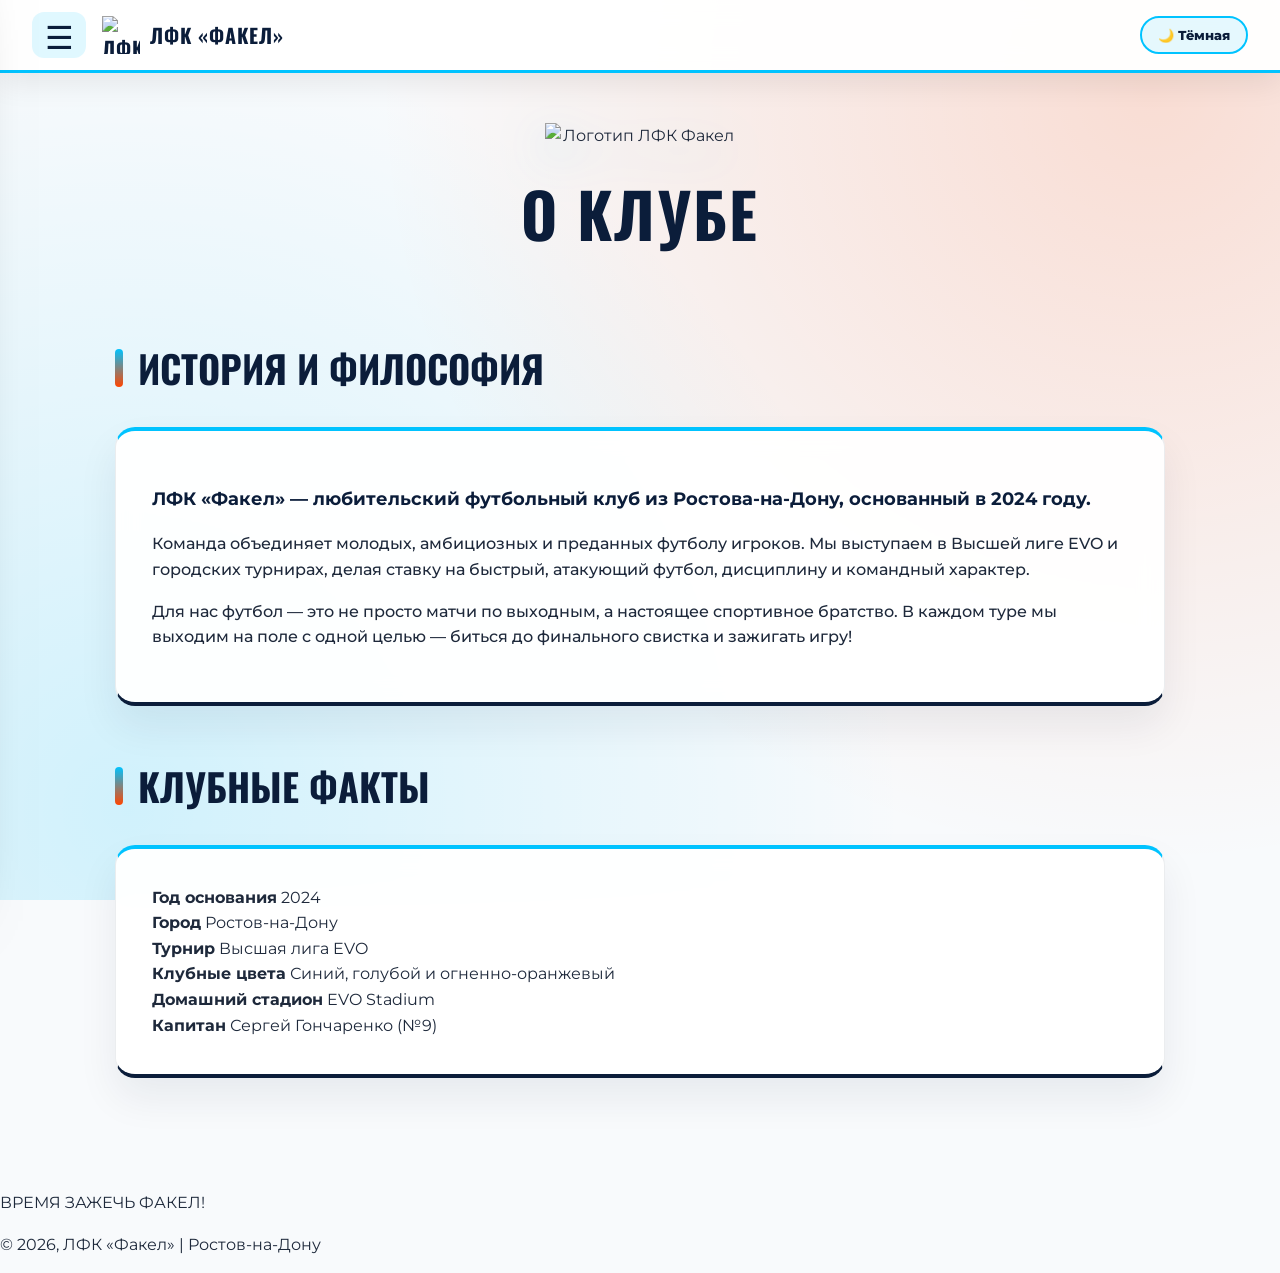
==== about.html @ 215d9600 "Update about.html" ====
<!DOCTYPE html>
<html lang="ru">
<head>
    <meta charset="UTF-8">
    <meta name="viewport" content="width=device-width, initial-scale=1.0">
    <title>ЛФК «Факел» | О клубе</title>
    <link rel="icon" type="image/png" href="img/logo.png?v=2">
    <link href="https://fonts.googleapis.com/css2?family=Montserrat:wght@400;500;600;700;800&family=Oswald:wght@400;500;700;800&display=swap" rel="stylesheet">
    <link href="https://unpkg.com/aos@2.3.1/dist/aos.css" rel="stylesheet">
    <link rel="stylesheet" href="style.css">
</head>
<body>

    <nav class="nav" data-aos="fade-in">
        <div class="nav-left">
            <div class="menu-btn" onclick="toggleMenu()">
                <span class="hamburger-icon">☰</span>
            </div>
            <a href="index.html" class="nav-brand">
                <img src="img/logo.png?v=2" alt="ЛФК Факел">
                <span>ЛФК «ФАКЕЛ»</span>
            </a>
        </div>
        <button class="theme-toggle" id="theme-toggle" onclick="toggleTheme()">🌙 Тёмная</button>
    </nav>

    <div class="sidebar-overlay" id="overlay" onclick="toggleMenu()"></div>
    <aside class="sidebar" id="sidebar">
        <div class="close-btn" onclick="toggleMenu()">×</div>
        <ul class="sidebar-menu">
            <li><a href="index.html"><img src="img/logo.png?v=2" class="menu-emblem" alt="Главная"> Главная</a></li>
            <li><a href="Веб 4.html">Матчи</a></li>

            <div class="sidebar-title">Клуб</div>
            <li><a href="Веб 2.html">Команда</a></li>
            <li><a href="about.html" class="active">О клубе</a></li>

            <div class="sidebar-title">Медиа</div>
            <li><a href="https://vk.ru/footballclubfakel161" target="_blank">Трансляции</a></li>
            <li><a href="https://vk.ru/albums-227517599" target="_blank">Медиа</a></li>

            <div class="sidebar-title">Сотрудничество</div>
            <li><a href="Веб 5.html">Партнерам</a></li>
        </ul>
    </aside>

    <header id="top" data-aos="zoom-in" style="padding-bottom: 0;">
        <img src="img/logo.png?v=2" alt="Логотип ЛФК Факел" class="huge-logo" style="width: 190px;">
        <h1 class="title">О КЛУБЕ</h1>
    </header>

    <div class="container">
        <h2 class="section-title" data-aos="fade-right">ИСТОРИЯ И ФИЛОСОФИЯ</h2>
        <div class="content-card" data-aos="fade-up">
            <p style="font-size: 18px; font-weight: 700; color: var(--brand-blue);">ЛФК «Факел» — любительский футбольный клуб из Ростова-на-Дону, основанный в 2024 году.</p>
            <p style="font-size: 16px; font-weight: 500;">Команда объединяет молодых, амбициозных и преданных футболу игроков. Мы выступаем в Высшей лиге EVO и городских турнирах, делая ставку на быстрый, атакующий футбол, дисциплину и командный характер.</p>
            <p style="font-size: 16px; font-weight: 500;">Для нас футбол — это не просто матчи по выходным, а настоящее спортивное братство. В каждом туре мы выходим на поле с одной целью — биться до финального свистка и зажигать игру!</p>
        </div>

        <h2 class="section-title" data-aos="fade-right">КЛУБНЫЕ ФАКТЫ</h2>
        <div class="content-card" data-aos="fade-up">
            <div class="info-grid">
                <div class="info-item"><strong>Год основания</strong> 2024</div>
                <div class="info-item"><strong>Город</strong> Ростов-на-Дону</div>
                <div class="info-item"><strong>Турнир</strong> Высшая лига EVO</div>
                <div class="info-item"><strong>Клубные цвета</strong> Синий, голубой и огненно-оранжевый</div>
                <div class="info-item"><strong>Домашний стадион</strong> EVO Stadium</div>
                <div class="info-item"><strong>Капитан</strong> Сергей Гончаренко (№9)</div>
            </div>
        </div>
    </div>

    <footer>
        <span>ВРЕМЯ ЗАЖЕЧЬ ФАКЕЛ!</span>
        <p>© 2026, ЛФК «Факел» | Ростов-на-Дону</p>
    </footer>

    <script src="https://unpkg.com/aos@2.3.1/dist/aos.js"></script>
    <script>
        AOS.init({ once: true, offset: 50 });

        function applyTheme(theme) {
            document.documentElement.setAttribute('data-theme', theme);
            localStorage.setItem('fakel-theme', theme);
            const btn = document.getElementById('theme-toggle');
            if (btn) btn.textContent = theme === 'dark' ? '☀️ Светлая' : '🌙 Тёмная';
        }
        function toggleTheme() {
            const current = document.documentElement.getAttribute('data-theme') || 'light';
            applyTheme(current === 'dark' ? 'light' : 'dark');
        }
        applyTheme(localStorage.getItem('fakel-theme') || 'light');

        function toggleMenu() {
            document.getElementById('sidebar').classList.toggle('active');
            document.getElementById('overlay').classList.toggle('active');
            document.body.style.overflow = document.body.style.overflow === 'hidden' ? 'auto' : 'hidden';
        }
    </script>
</body>
</html>
---- style.css ----
:root {
    --bg-page: #f8fafc;
    --card-bg: rgba(255, 255, 255, 0.94);
    --nav-bg: rgba(255, 255, 255, 0.95);
    --brand-blue: #0b1d3a;
    --brand-light: #00c3ff;
    --fire-main: #ff4500;
    --fire-yellow: #ffb300;
    --text-dark: #1e293b;
    --text-muted: #64748b;
    --border-soft: rgba(11, 29, 58, 0.08);
    --table-hover: rgba(0, 195, 255, 0.06);
    --fakel-row-bg: rgba(0, 195, 255, 0.1);
    --shadow-card: 0 20px 40px rgba(11, 29, 58, 0.07);
    --skyline-opacity: 0.07;
    --logo-bg-opacity: 0.05;
}

/* ТЁМНАЯ ТЕМА */
[data-theme="dark"] {
    --bg-page: #060f1e;
    --card-bg: rgba(13, 27, 52, 0.88);
    --nav-bg: rgba(8, 18, 36, 0.92);
    --brand-blue: #e2e8f0;
    --brand-light: #00d4ff;
    --fire-main: #ff5722;
    --fire-yellow: #ffc107;
    --text-dark: #f1f5f9;
    --text-muted: #94a3b8;
    --border-soft: rgba(0, 212, 255, 0.14);
    --table-hover: rgba(0, 212, 255, 0.08);
    --fakel-row-bg: rgba(255, 87, 34, 0.16);
    --shadow-card: 0 20px 45px rgba(0, 0, 0, 0.45);
    --skyline-opacity: 0.12;
    --logo-bg-opacity: 0.08;
}

html {
    scroll-behavior: smooth;
    font-family: 'Montserrat', sans-serif;
    background-color: var(--bg-page);
    overflow-x: hidden;
}

body {
    background-color: var(--bg-page);
    background-image:
        radial-gradient(circle at 90% 10%, rgba(255, 69, 0, 0.16) 0%, transparent 55%),
        radial-gradient(circle at 10% 90%, rgba(0, 195, 255, 0.16) 0%, transparent 55%);
    background-attachment: fixed;
    color: var(--text-dark);
    margin: 0;
    padding: 0;
    line-height: 1.6;
    min-height: 100vh;
    transition: background-color 0.35s ease, color 0.35s ease;
}

/* Полупрозрачная эмблема Факела на фоне */
body::before {
    content: '';
    position: fixed;
    top: 50%;
    left: 50%;
    transform: translate(-50%, -50%);
    width: 100vw;
    height: 100vh;
    background-image: url('img/logo.png?v=2');
    background-position: center center;
    background-size: 78vmin;
    background-repeat: no-repeat;
    opacity: var(--logo-bg-opacity);
    z-index: -2;
    pointer-events: none;
}

/* Деликатный силуэт Ростова-на-Дону (Ростов Арена, Ворошиловский мост, Стела, Дон) */
body::after {
    content: '';
    position: fixed;
    bottom: 0;
    left: 0;
    width: 100%;
    height: 210px;
    background-image: url("data:image/svg+xml,%3Csvg xmlns='http://www.w3.org/2000/svg' viewBox='0 0 1440 220' preserveAspectRatio='none'%3E%3Cpath fill='%2300c3ff' d='M0,190 Q180,175 360,190 T720,190 T1080,190 T1440,190 L1440,220 L0,220 Z' opacity='0.5'/%3E%3Cpath fill='%230b1d3a' d='M0,185 L60,185 L60,150 L95,150 L95,185 L140,185 L140,130 L165,130 L165,185 L230,185 C260,120 380,120 410,185 L440,185 L440,145 L475,145 L475,185 L560,185 L575,55 L585,40 L595,55 L610,185 L680,185 L680,155 L740,155 L740,185 L810,185 Q920,115 1030,185 L1030,185 L1080,185 L1080,140 L1130,140 L1130,185 L1190,185 C1220,135 1320,135 1350,185 L1440,185 L1440,220 L0,220 Z'/%3E%3Cpath fill='none' stroke='%23ff4500' stroke-width='3' d='M230,185 C260,120 380,120 410,185 M810,185 Q920,115 1030,185' opacity='0.7'/%3E%3C/svg%3E");
    background-repeat: no-repeat;
    background-size: 100% 100%;
    opacity: var(--skyline-opacity);
    z-index: -1;
    pointer-events: none;
}

h1, h2, h3, .menu-btn, .sidebar-menu a, .team, .card-name, .stat-tab {
    font-family: 'Oswald', sans-serif;
    text-transform: uppercase;
}

/* Шапка */
.huge-logo {
    width: 280px;
    margin: 0 auto 15px;
    display: block;
    filter: drop-shadow(0 15px 25px rgba(0, 195, 255, 0.35));
}

header {
    text-align: center;
    padding: 50px 20px 25px;
    position: relative;
    z-index: 2;
}

.title {
    color: var(--brand-blue);
    font-size: 62px;
    margin: 0 0 5px;
    font-weight: 800;
    letter-spacing: 2px;
}

.title span {
    background: linear-gradient(to right, var(--fire-main), var(--fire-yellow));
    -webkit-background-clip: text;
    -webkit-text-fill-color: transparent;
}

.subtitle {
    font-size: 17px;
    color: var(--brand-light);
    font-weight: 700;
    letter-spacing: 7px;
    margin: 0;
}

/* Навигация */
.nav {
    display: flex;
    justify-content: space-between;
    align-items: center;
    padding: 12px 32px;
    background: var(--nav-bg);
    position: sticky;
    top: 0;
    z-index: 100;
    backdrop-filter: blur(12px);
    border-bottom: 3px solid var(--brand-light);
    box-shadow: 0 10px 30px rgba(0, 0, 0, 0.08);
    transition: background 0.35s ease;
}

.nav-left {
    display: flex;
    align-items: center;
    gap: 16px;
}

.nav-brand {
    display: flex;
    align-items: center;
    gap: 10px;
    text-decoration: none;
    color: var(--brand-blue);
    font-family: 'Oswald', sans-serif;
    font-size: 20px;
    font-weight: 800;
    letter-spacing: 1px;
}

.nav-brand img {
    width: 38px;
    height: 38px;
    object-fit: contain;
}

.menu-btn {
    cursor: pointer;
    display: flex;
    align-items: center;
    justify-content: center;
    width: 54px;
    height: 46px;
    border-radius: 12px;
    background: rgba(0, 195, 255, 0.12);
    transition: 0.3s;
}

.menu-btn:hover {
    background: #0b1d3a;
}

.hamburger-icon {
    font-size: 32px;
    color: var(--brand-blue);
    transition: 0.3s;
    line-height: 1;
}

.menu-btn:hover .hamburger-icon {
    color: var(--brand-light);
    transform: scale(1.08);
}

/* Переключатель темы */
.theme-toggle {
    display: flex;
    align-items: center;
    gap: 8px;
    padding: 9px 16px;
    border-radius: 999px;
    border: 2px solid var(--brand-light);
    background: rgba(0, 195, 255, 0.1);
    color: var(--brand-blue);
    font-family: 'Montserrat', sans-serif;
    font-size: 13px;
    font-weight: 800;
    cursor: pointer;
    transition: 0.3s;
}

.theme-toggle:hover {
    background: var(--fire-main);
    border-color: var(--fire-main);
    color: #fff;
}

/* Боковое меню */
.sidebar-overlay {
    position: fixed;
    top: 0;
    left: 0;
    width: 100%;
    height: 100%;
    background: rgba(6, 15, 30, 0.55);
    backdrop-filter: blur(4px);
    z-index: 998;
    opacity: 0;
    visibility: hidden;
    transition: 0.4s;
}

.sidebar-overlay.active {
    opacity: 1;
    visibility: visible;
}

.sidebar {
    position: fixed;
    top: 0;
    left: -400px;
    width: 330px;
    height: 100%;
    background: #0b1d3a;
    z-index: 999;
    box-shadow: 20px 0 60px rgba(0, 0, 0, 0.5);
    transition: left 0.4s cubic-bezier(0.16, 1, 0.3, 1);
    overflow-y: auto;
    padding: 35px 20px;
    border-right: 5px solid var(--fire-main);
    box-sizing: border-box;
}

.sidebar.active {
    left: 0;
}

.close-btn {
    position: absolute;
    top: 18px;
    right: 22px;
    font-size: 42px;
    color: #fff;
    cursor: pointer;
    font-weight: 300;
}

.close-btn:hover {
    color: var(--brand-light);
    transform: rotate(90deg);
    transition: 0.3s;
}

.sidebar-menu {
    list-style: none;
    padding: 0;
    margin: 45px 0 0 0;
}

.sidebar-menu li {
    margin-bottom: 6px;
}

.sidebar-menu a {
    display: flex;
    align-items: center;
    color: #fff;
    text-decoration: none;
    font-size: 21px;
    padding: 13px 15px;
    transition: 0.3s;
    border-radius: 8px;
    font-weight: 600;
    letter-spacing: 1px;
}

.sidebar-menu a:hover,
.sidebar-menu a.active {
    background: rgba(0, 195, 255, 0.16);
    color: var(--brand-light);
    border-left: 5px solid var(--brand-light);
}

.sidebar-title {
    color: rgba(255, 255, 255, 0.42);
    font-size: 12px;
    font-weight: 800;
    text-transform: uppercase;
    letter-spacing: 4px;
    margin: 26px 0 8px 15px;
    border-top: 1px solid rgba(255, 255, 255, 0.08);
    padding-top: 16px;
}

.menu-emblem {
    width: 40px;
    border-radius: 8px;
    margin-right: 12px;
}

.container {
    max-width: 1050px;
    margin: 0 auto;
    padding: 20px 20px 80px;
    position: relative;
    z-index: 2;
}

.section-title,
.category-title {
    font-size: 38px;
    color: var(--brand-blue);
    margin: 50px 0 28px;
    display: flex;
    align-items: center;
    gap: 15px;
    font-weight: 800;
}

.section-title::before,
.category-title::before {
    content: '';
    width: 8px;
    height: 38px;
    background: linear-gradient(to bottom, var(--brand-light), var(--fire-main));
    display: block;
    border-radius: 4px;
}

/* Карточки */
.match-card,
.card-detail,
.content-card,
.partner-card,
.cms-news-card,
.archive-card {
    background: var(--card-bg);
    border-radius: 20px;
    padding: 36px;
    margin-bottom: 32px;
    border: 1px solid var(--border-soft);
    border-top: 4px solid var(--brand-light);
    border-bottom: 4px solid #0b1d3a;
    box-shadow: var(--shadow-card);
    transition: 0.3s;
    backdrop-filter: blur(12px);
}

[data-theme="dark"] .match-card,
[data-theme="dark"] .card-detail,
[data-theme="dark"] .content-card,
[data-theme="dark"] .partner-card,
[data-theme="dark"] .cms-news-card,
[data-theme="dark"] .archive-card {
    border-bottom-color: var(--fire-main);
}

.card-detail:hover,
.match-card:hover,
.cms-news-card:hover,
.archive-card:hover {
    transform: translateY(-6px);
    box-shadow: 0 25px 50px rgba(0, 195, 255, 0.16);
    border-top: 4px solid var(--fire-main);
}

/* Кликабельные карточки новостей */
.clickable-card {
    cursor: pointer;
    text-decoration: none;
    color: inherit;
    display: block;
}

/* Лента новостей */
.news-feed-section {
    max-width: 820px;
    margin: 0 auto;
}

.cms-news-card img {
    width: 100%;
    border-radius: 12px;
    margin-bottom: 22px;
    max-height: 450px;
    object-fit: cover;
    box-shadow: 0 10px 20px rgba(0, 0, 0, 0.12);
}

.cms-news-date {
    color: var(--fire-main);
    font-size: 14px;
    font-weight: 800;
    margin-bottom: 10px;
    display: block;
    text-transform: uppercase;
    letter-spacing: 3px;
}

.cms-news-title {
    color: var(--brand-blue);
    font-size: 30px;
    margin: 0 0 14px 0;
    line-height: 1.3;
    font-weight: 800;
}

.cms-news-text {
    color: var(--text-dark);
    font-size: 16px;
    font-weight: 500;
    white-space: pre-wrap;
    margin: 0;
    line-height: 1.75;
}

.vk-link {
    display: inline-block;
    margin-top: 22px;
    color: #fff;
    background: #0b1d3a;
    padding: 13px 32px;
    border-radius: 8px;
    text-decoration: none;
    font-weight: 800;
    font-size: 14px;
    text-transform: uppercase;
    transition: 0.3s;
    box-shadow: 0 10px 20px rgba(11, 29, 58, 0.22);
}

[data-theme="dark"] .vk-link {
    background: linear-gradient(90deg, var(--fire-main), var(--fire-yellow));
    color: #0b1d3a;
}

.vk-link:hover {
    background: var(--fire-main);
    color: #fff;
    box-shadow: 0 10px 20px rgba(255, 69, 0, 0.35);
}

/* Горизонтальный архив */
.archive-title {
    text-align: center;
    color: var(--brand-blue);
    margin: 70px 0 25px;
    font-size: 32px;
    font-weight: 800;
    text-transform: uppercase;
}

.archive-slider {
    display: flex;
    gap: 24px;
    overflow-x: auto;
    padding: 15px 10px 30px;
    scroll-snap-type: x mandatory;
}

.archive-slider::-webkit-scrollbar {
    height: 10px;
}

.archive-slider::-webkit-scrollbar-track {
    background: rgba(0, 195, 255, 0.1);
    border-radius: 5px;
}

.archive-slider::-webkit-scrollbar-thumb {
    background: var(--brand-light);
    border-radius: 5px;
}

.archive-card {
    min-width: 330px;
    max-width: 330px;
    flex-shrink: 0;
    scroll-snap-align: start;
    padding: 24px;
    display: flex;
    flex-direction: column;
}

.archive-card img {
    width: 100%;
    height: 195px;
    object-fit: cover;
    border-radius: 12px;
    margin-bottom: 14px;
}

.archive-card .cms-news-title {
    font-size: 21px;
    margin-bottom: 10px;
    display: -webkit-box;
    -webkit-line-clamp: 2;
    -webkit-box-orient: vertical;
    overflow: hidden;
}

.archive-card .cms-news-text {
    font-size: 14px;
    display: -webkit-box;
    -webkit-line-clamp: 3;
    -webkit-box-orient: vertical;
    overflow: hidden;
    margin-bottom: 14px;
}

/* Таблицы */
.standings-table {
    width: 100%;
    border-collapse: collapse;
    margin-top: 8px;
    font-size: 17px;
    color: var(--text-dark);
}

.standings-table th {
    color: #fff;
    background-color: #0b1d3a;
    text-transform: uppercase;
    font-size: 14px;
    font-weight: 800;
    padding: 18px 10px;
    letter-spacing: 2px;
}

.standings-table td {
    padding: 18px 10px;
    border-bottom: 1px solid var(--border-soft);
    text-align: center;
    font-weight: 600;
}

.standings-table tr:hover td {
    background: var(--table-hover);
}

.team-cell {
    text-align: left !important;
    font-weight: 800;
    letter-spacing: 0.5px;
}

.fakel-row {
    background: var(--fakel-row-bg);
}

.fakel-row td {
    color: var(--brand-blue);
}

.fakel-row td:first-child {
    border-left: 5px solid var(--fire-main);
}

.fakel-row .team-cell {
    color: var(--fire-main) !important;
    font-weight: 900;
}

.fakel-row strong {
    color: var(--fire-main);
    font-size: 20px;
}

/* Вкладки статистики лиги */
.stat-tabs {
    display: flex;
    gap: 12px;
    margin-bottom: 24px;
    flex-wrap: wrap;
}

.stat-tab {
    padding: 12px 26px;
    border-radius: 12px;
    border: 2px solid var(--brand-light);
    background: transparent;
    color: var(--brand-blue);
    font-size: 18px;
    font-weight: 700;
    letter-spacing: 1px;
    cursor: pointer;
    transition: 0.25s;
}

.stat-tab.active,
.stat-tab:hover {
    background: linear-gradient(90deg, var(--fire-main), var(--fire-yellow));
    border-color: var(--fire-main);
    color: #fff;
    box-shadow: 0 8px 20px rgba(255, 69, 0, 0.3);
}

.stat-badge {
    display: inline-block;
    min-width: 38px;
    padding: 6px 12px;
    border-radius: 10px;
    background: linear-gradient(135deg, var(--fire-main), var(--fire-yellow));
    color: #fff;
    font-weight: 800;
    font-size: 17px;
}

/* Матч-центр */
.match-header {
    display: flex;
    justify-content: space-between;
    color: var(--text-muted);
    font-size: 15px;
    text-transform: uppercase;
    letter-spacing: 3px;
    margin-bottom: 28px;
    border-bottom: 2px solid var(--border-soft);
    padding-bottom: 14px;
    font-weight: 800
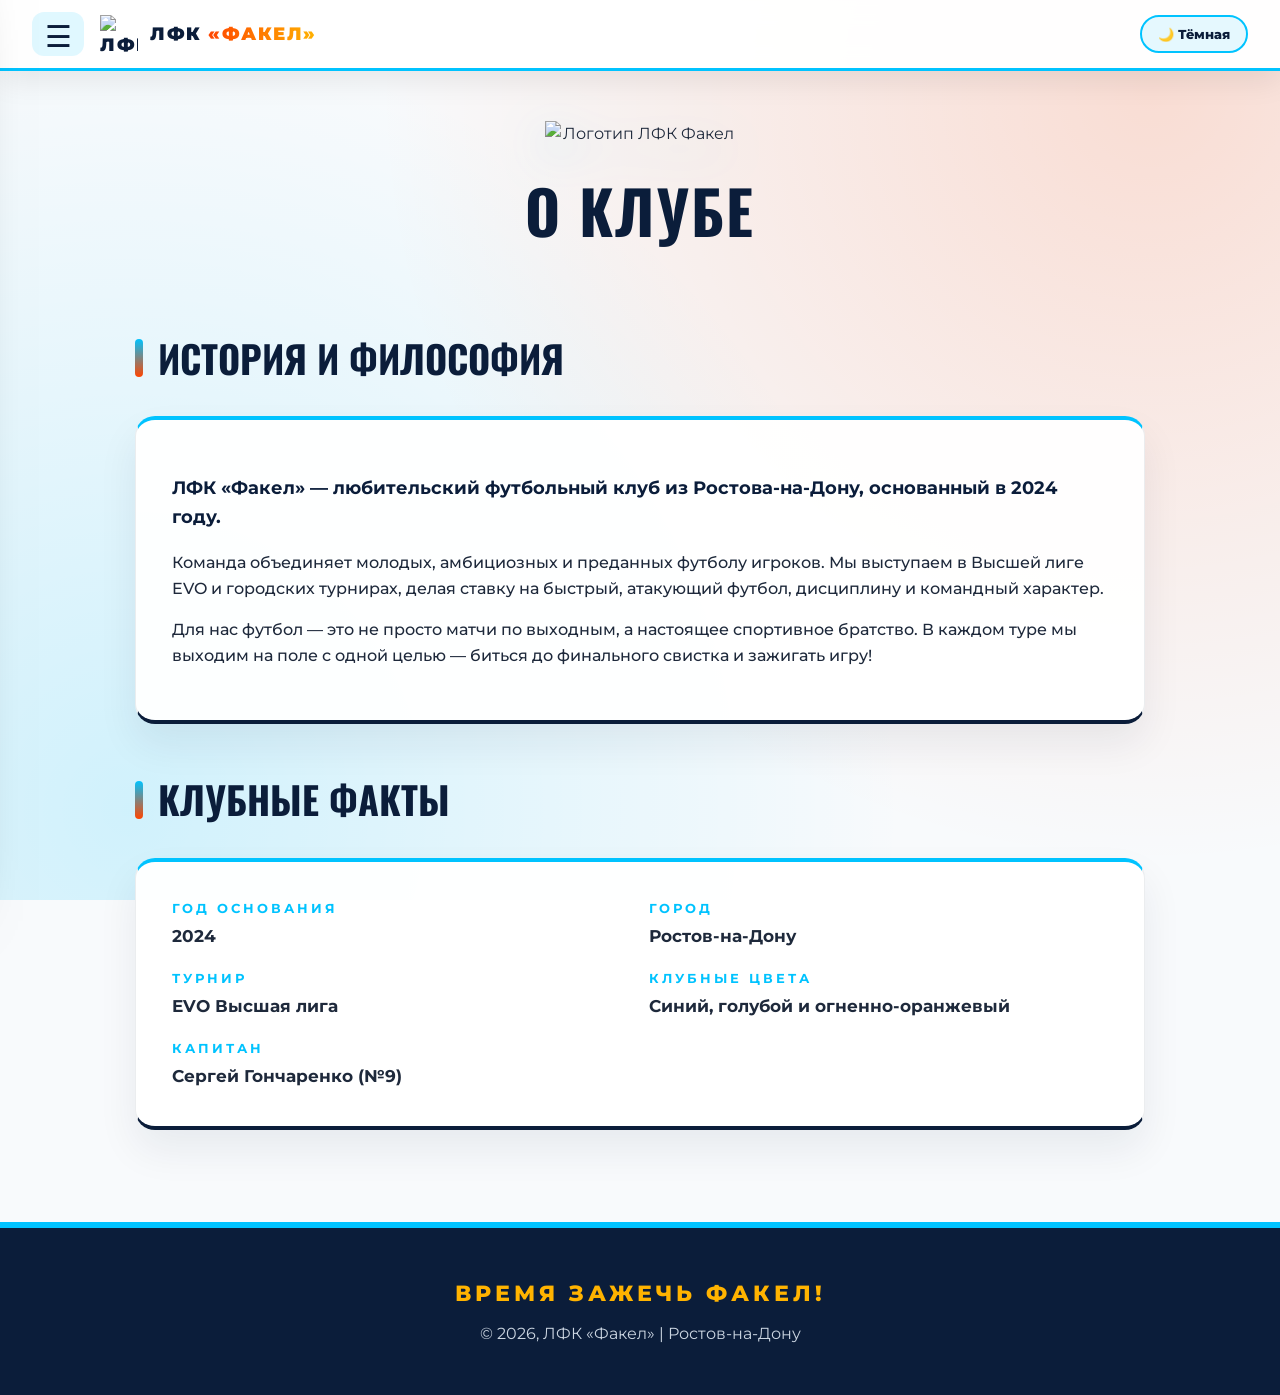
==== commit 70ba9839: "Update about.html" ====
--- a/about.html
+++ b/about.html
@@ -5,20 +5,19 @@
     <meta name="viewport" content="width=device-width, initial-scale=1.0">
     <title>ЛФК «Факел» | О клубе</title>
     <link rel="icon" type="image/png" href="img/logo.png?v=2">
-    <link href="https://fonts.googleapis.com/css2?family=Montserrat:wght@400;500;600;700;800&family=Oswald:wght@400;500;700;800&display=swap" rel="stylesheet">
-    <link href="https://unpkg.com/aos@2.3.1/dist/aos.css" rel="stylesheet">
-    <link rel="stylesheet" href="style.css">
+    <link href="https://fonts.googleapis.com/css2?family=Montserrat:wght@400;500;600;700;800;900&family=Oswald:wght@400;500;700;800&display=swap" rel="stylesheet">
+    <link rel="stylesheet" href="style.css?v=3">
 </head>
 <body>
 
-    <nav class="nav" data-aos="fade-in">
+    <nav class="nav">
         <div class="nav-left">
             <div class="menu-btn" onclick="toggleMenu()">
                 <span class="hamburger-icon">☰</span>
             </div>
             <a href="index.html" class="nav-brand">
                 <img src="img/logo.png?v=2" alt="ЛФК Факел">
-                <span>ЛФК «ФАКЕЛ»</span>
+                <span>ЛФК <em>«ФАКЕЛ»</em></span>
             </a>
         </div>
         <button class="theme-toggle" id="theme-toggle" onclick="toggleTheme()">🌙 Тёмная</button>
@@ -44,27 +43,26 @@
         </ul>
     </aside>
 
-    <header id="top" data-aos="zoom-in" style="padding-bottom: 0;">
+    <header id="top" class="fade-in" style="padding-bottom: 0;">
         <img src="img/logo.png?v=2" alt="Логотип ЛФК Факел" class="huge-logo" style="width: 190px;">
         <h1 class="title">О КЛУБЕ</h1>
     </header>
 
-    <div class="container">
-        <h2 class="section-title" data-aos="fade-right">ИСТОРИЯ И ФИЛОСОФИЯ</h2>
-        <div class="content-card" data-aos="fade-up">
+    <div class="container fade-in">
+        <h2 class="section-title">ИСТОРИЯ И ФИЛОСОФИЯ</h2>
+        <div class="content-card">
             <p style="font-size: 18px; font-weight: 700; color: var(--brand-blue);">ЛФК «Факел» — любительский футбольный клуб из Ростова-на-Дону, основанный в 2024 году.</p>
             <p style="font-size: 16px; font-weight: 500;">Команда объединяет молодых, амбициозных и преданных футболу игроков. Мы выступаем в Высшей лиге EVO и городских турнирах, делая ставку на быстрый, атакующий футбол, дисциплину и командный характер.</p>
             <p style="font-size: 16px; font-weight: 500;">Для нас футбол — это не просто матчи по выходным, а настоящее спортивное братство. В каждом туре мы выходим на поле с одной целью — биться до финального свистка и зажигать игру!</p>
         </div>
 
-        <h2 class="section-title" data-aos="fade-right">КЛУБНЫЕ ФАКТЫ</h2>
-        <div class="content-card" data-aos="fade-up">
+        <h2 class="section-title">КЛУБНЫЕ ФАКТЫ</h2>
+        <div class="content-card">
             <div class="info-grid">
                 <div class="info-item"><strong>Год основания</strong> 2024</div>
                 <div class="info-item"><strong>Город</strong> Ростов-на-Дону</div>
-                <div class="info-item"><strong>Турнир</strong> Высшая лига EVO</div>
+                <div class="info-item"><strong>Турнир</strong> EVO Высшая лига</div>
                 <div class="info-item"><strong>Клубные цвета</strong> Синий, голубой и огненно-оранжевый</div>
-                <div class="info-item"><strong>Домашний стадион</strong> EVO Stadium</div>
                 <div class="info-item"><strong>Капитан</strong> Сергей Гончаренко (№9)</div>
             </div>
         </div>
@@ -75,10 +73,7 @@
         <p>© 2026, ЛФК «Факел» | Ростов-на-Дону</p>
     </footer>
 
-    <script src="https://unpkg.com/aos@2.3.1/dist/aos.js"></script>
     <script>
-        AOS.init({ once: true, offset: 50 });
-
         function applyTheme(theme) {
             document.documentElement.setAttribute('data-theme', theme);
             localStorage.setItem('fakel-theme', theme);
--- a/style.css
+++ b/style.css
@@ -1,7 +1,7 @@
 :root {
     --bg-page: #f8fafc;
     --card-bg: rgba(255, 255, 255, 0.94);
-    --nav-bg: rgba(255, 255, 255, 0.95);
+    --nav-bg: rgba(255, 255, 255, 0.96);
     --brand-blue: #0b1d3a;
     --brand-light: #00c3ff;
     --fire-main: #ff4500;
@@ -12,27 +12,31 @@
     --table-hover: rgba(0, 195, 255, 0.06);
     --fakel-row-bg: rgba(0, 195, 255, 0.1);
     --shadow-card: 0 20px 40px rgba(11, 29, 58, 0.07);
-    --skyline-opacity: 0.07;
     --logo-bg-opacity: 0.05;
+    --skyline-opacity: 0.14;
 }
 
 /* ТЁМНАЯ ТЕМА */
 [data-theme="dark"] {
     --bg-page: #060f1e;
-    --card-bg: rgba(13, 27, 52, 0.88);
-    --nav-bg: rgba(8, 18, 36, 0.92);
+    --card-bg: rgba(13, 27, 52, 0.9);
+    --nav-bg: rgba(8, 18, 36, 0.95);
     --brand-blue: #e2e8f0;
     --brand-light: #00d4ff;
     --fire-main: #ff5722;
     --fire-yellow: #ffc107;
     --text-dark: #f1f5f9;
     --text-muted: #94a3b8;
-    --border-soft: rgba(0, 212, 255, 0.14);
+    --border-soft: rgba(0, 212, 255, 0.15);
     --table-hover: rgba(0, 212, 255, 0.08);
-    --fakel-row-bg: rgba(255, 87, 34, 0.16);
-    --shadow-card: 0 20px 45px rgba(0, 0, 0, 0.45);
-    --skyline-opacity: 0.12;
+    --fakel-row-bg: rgba(255, 87, 34, 0.18);
+    --shadow-card: 0 20px 45px rgba(0, 0, 0, 0.5);
     --logo-bg-opacity: 0.08;
+    --skyline-opacity: 0.22;
+}
+
+* {
+    box-sizing: border-box;
 }
 
 html {
@@ -43,6 +47,9 @@
 }
 
 body {
+    display: flex;
+    flex-direction: column;
+    min-height: 100vh;
     background-color: var(--bg-page);
     background-image:
         radial-gradient(circle at 90% 10%, rgba(255, 69, 0, 0.16) 0%, transparent 55%),
@@ -52,11 +59,10 @@
     margin: 0;
     padding: 0;
     line-height: 1.6;
-    min-height: 100vh;
     transition: background-color 0.35s ease, color 0.35s ease;
 }
 
-/* Полупрозрачная эмблема Факела на фоне */
+/* Полупрозрачная эмблема Факела по центру на фоне */
 body::before {
     content: '';
     position: fixed;
@@ -67,27 +73,40 @@
     height: 100vh;
     background-image: url('img/logo.png?v=2');
     background-position: center center;
-    background-size: 78vmin;
+    background-size: 76vmin;
     background-repeat: no-repeat;
     opacity: var(--logo-bg-opacity);
     z-index: -2;
     pointer-events: none;
 }
 
-/* Деликатный силуэт Ростова-на-Дону (Ростов Арена, Ворошиловский мост, Стела, Дон) */
+/* Силуэт достопримечательностей Ростова-на-Дону (Ростов Арена, Ворошиловский мост, Стела, Дон) */
 body::after {
     content: '';
     position: fixed;
     bottom: 0;
     left: 0;
     width: 100%;
-    height: 210px;
-    background-image: url("data:image/svg+xml,%3Csvg xmlns='http://www.w3.org/2000/svg' viewBox='0 0 1440 220' preserveAspectRatio='none'%3E%3Cpath fill='%2300c3ff' d='M0,190 Q180,175 360,190 T720,190 T1080,190 T1440,190 L1440,220 L0,220 Z' opacity='0.5'/%3E%3Cpath fill='%230b1d3a' d='M0,185 L60,185 L60,150 L95,150 L95,185 L140,185 L140,130 L165,130 L165,185 L230,185 C260,120 380,120 410,185 L440,185 L440,145 L475,145 L475,185 L560,185 L575,55 L585,40 L595,55 L610,185 L680,185 L680,155 L740,155 L740,185 L810,185 Q920,115 1030,185 L1030,185 L1080,185 L1080,140 L1130,140 L1130,185 L1190,185 C1220,135 1320,135 1350,185 L1440,185 L1440,220 L0,220 Z'/%3E%3Cpath fill='none' stroke='%23ff4500' stroke-width='3' d='M230,185 C260,120 380,120 410,185 M810,185 Q920,115 1030,185' opacity='0.7'/%3E%3C/svg%3E");
+    height: 190px;
+    background-image: url("data:image/svg+xml,%3Csvg xmlns='http://www.w3.org/2000/svg' viewBox='0 0 1440 200' preserveAspectRatio='none'%3E%3Cpath fill='%2300c3ff' opacity='0.45' d='M0,175 Q180,155 360,175 T720,175 T1080,175 T1440,175 L1440,200 L0,200 Z'/%3E%3Cpath fill='%230b1d3a' d='M0,170 L50,170 L50,140 L85,140 L85,170 L130,170 L130,120 L160,120 L160,170 L210,170 C245,95 395,95 430,170 L470,170 L470,135 L510,135 L510,170 L570,170 L585,40 L595,22 L605,40 L620,170 L690,170 L690,142 L750,142 L750,170 L800,170 Q930,90 1060,170 L1110,170 L1110,130 L1160,130 L1160,170 L1210,170 C1245,115 1345,115 1380,170 L1440,170 L1440,200 L0,200 Z'/%3E%3Cpath fill='none' stroke='%23ff4500' stroke-width='4' d='M210,170 C245,95 395,95 430,170 M800,170 Q930,90 1060,170'/%3E%3C/svg%3E");
     background-repeat: no-repeat;
     background-size: 100% 100%;
     opacity: var(--skyline-opacity);
     z-index: -1;
     pointer-events: none;
+}
+
+[data-theme="dark"] body::after {
+    background-image: url("data:image/svg+xml,%3Csvg xmlns='http://www.w3.org/2000/svg' viewBox='0 0 1440 200' preserveAspectRatio='none'%3E%3Cpath fill='%2300d4ff' opacity='0.5' d='M0,175 Q180,155 360,175 T720,175 T1080,175 T1440,175 L1440,200 L0,200 Z'/%3E%3Cpath fill='%2300c3ff' opacity='0.35' d='M0,170 L50,170 L50,140 L85,140 L85,170 L130,170 L130,120 L160,120 L160,170 L210,170 C245,95 395,95 430,170 L470,170 L470,135 L510,135 L510,170 L570,170 L585,40 L595,22 L605,40 L620,170 L690,170 L690,142 L750,142 L750,170 L800,170 Q930,90 1060,170 L1110,170 L1110,130 L1160,130 L1160,170 L1210,170 C1245,115 1345,115 1380,170 L1440,170 L1440,200 L0,200 Z'/%3E%3Cpath fill='none' stroke='%23ff5722' stroke-width='4' d='M210,170 C245,95 395,95 430,170 M800,170 Q930,90 1060,170'/%3E%3C/svg%3E");
+}
+
+@keyframes fadeInUp {
+    from { opacity: 0; transform: translateY(16px); }
+    to { opacity: 1; transform: translateY(0); }
+}
+
+.fade-in {
+    animation: fadeInUp 0.5s ease forwards;
 }
 
 h1, h2, h3, .menu-btn, .sidebar-menu a, .team, .card-name, .stat-tab {
@@ -112,7 +131,7 @@
 
 .title {
     color: var(--brand-blue);
-    font-size: 62px;
+    font-size: 60px;
     margin: 0 0 5px;
     font-weight: 800;
     letter-spacing: 2px;
@@ -125,10 +144,10 @@
 }
 
 .subtitle {
-    font-size: 17px;
+    font-size: 16px;
     color: var(--brand-light);
     font-weight: 700;
-    letter-spacing: 7px;
+    letter-spacing: 6px;
     margin: 0;
 }
 
@@ -157,13 +176,21 @@
 .nav-brand {
     display: flex;
     align-items: center;
-    gap: 10px;
+    gap: 12px;
     text-decoration: none;
     color: var(--brand-blue);
-    font-family: 'Oswald', sans-serif;
-    font-size: 20px;
-    font-weight: 800;
-    letter-spacing: 1px;
+    font-family: 'Montserrat', sans-serif;
+    font-size: 18px;
+    font-weight: 900;
+    letter-spacing: 1.5px;
+    text-transform: uppercase;
+}
+
+.nav-brand span em {
+    font-style: normal;
+    background: linear-gradient(90deg, var(--fire-main), var(--fire-yellow));
+    -webkit-background-clip: text;
+    -webkit-text-fill-color: transparent;
 }
 
 .nav-brand img {
@@ -177,8 +204,8 @@
     display: flex;
     align-items: center;
     justify-content: center;
-    width: 54px;
-    height: 46px;
+    width: 52px;
+    height: 44px;
     border-radius: 12px;
     background: rgba(0, 195, 255, 0.12);
     transition: 0.3s;
@@ -189,7 +216,7 @@
 }
 
 .hamburger-icon {
-    font-size: 32px;
+    font-size: 30px;
     color: var(--brand-blue);
     transition: 0.3s;
     line-height: 1;
@@ -197,7 +224,6 @@
 
 .menu-btn:hover .hamburger-icon {
     color: var(--brand-light);
-    transform: scale(1.08);
 }
 
 /* Переключатель темы */
@@ -256,7 +282,6 @@
     overflow-y: auto;
     padding: 35px 20px;
     border-right: 5px solid var(--fire-main);
-    box-sizing: border-box;
 }
 
 .sidebar.active {
@@ -327,18 +352,20 @@
 }
 
 .container {
+    width: 100%;
     max-width: 1050px;
     margin: 0 auto;
-    padding: 20px 20px 80px;
+    padding: 20px 20px 60px;
     position: relative;
     z-index: 2;
+    flex: 1;
 }
 
 .section-title,
 .category-title {
     font-size: 38px;
     color: var(--brand-blue);
-    margin: 50px 0 28px;
+    margin: 45px 0 28px;
     display: flex;
     align-items: center;
     gap: 15px;
@@ -472,7 +499,7 @@
 .archive-title {
     text-align: center;
     color: var(--brand-blue);
-    margin: 70px 0 25px;
+    margin: 50px 0 25px;
     font-size: 32px;
     font-weight: 800;
     text-transform: uppercase;
@@ -645,4 +672,201 @@
     margin-bottom: 28px;
     border-bottom: 2px solid var(--border-soft);
     padding-bottom: 14px;
-    font-weight: 800
+    font-weight: 800;
+}
+
+.match-scoreboard {
+    display: grid;
+    grid-template-columns: 1fr auto 1fr;
+    align-items: center;
+    gap: 20px;
+    text-align: center;
+}
+
+.team {
+    font-size: 36px;
+    font-weight: 800;
+    letter-spacing: 2px;
+    color: var(--brand-blue);
+}
+
+.score {
+    font-size: 72px;
+    font-weight: 800;
+    background: linear-gradient(to bottom, var(--fire-main), var(--fire-yellow));
+    -webkit-background-clip: text;
+    -webkit-text-fill-color: transparent;
+    padding: 0 25px;
+    filter: drop-shadow(0px 10px 15px rgba(255, 69, 0, 0.3));
+}
+
+.match-events-grid {
+    display: grid;
+    grid-template-columns: 1fr auto 1fr;
+    gap: 20px;
+    margin-top: 30px;
+    padding-top: 22px;
+    border-top: 2px dashed var(--border-soft);
+    font-size: 15px;
+    color: var(--text-muted);
+    font-weight: 600;
+}
+
+.team-events {
+    display: flex;
+    flex-direction: column;
+    gap: 10px;
+}
+
+.team-events.left {
+    align-items: flex-end;
+    text-align: right;
+}
+
+.team-events.right {
+    align-items: flex-start;
+    text-align: left;
+}
+
+.event-spacer {
+    width: 80px;
+}
+
+/* Команда — карточки игроков */
+.card-detail {
+    display: flex;
+    gap: 45px;
+    align-items: center;
+}
+
+.card-detail img {
+    width: 280px;
+    height: 360px;
+    object-fit: cover;
+    border-radius: 16px;
+    flex-shrink: 0;
+    box-shadow: 0 20px 40px rgba(11, 29, 58, 0.22);
+    transition: 0.4s;
+}
+
+.card-detail:hover img {
+    transform: scale(1.03);
+    box-shadow: 0 25px 50px rgba(0, 195, 255, 0.3);
+}
+
+.card-content {
+    flex: 1;
+    min-width: 0;
+}
+
+.card-name {
+    color: var(--brand-blue);
+    font-size: 38px;
+    margin: 0 0 22px 0;
+    border-bottom: 2px solid rgba(0, 195, 255, 0.2);
+    padding-bottom: 14px;
+    display: flex;
+    align-items: center;
+    flex-wrap: wrap;
+    gap: 18px;
+}
+
+.card-name span.number {
+    color: var(--brand-light);
+    font-weight: 800;
+    font-size: 48px;
+}
+
+.captain-badge {
+    background: linear-gradient(90deg, var(--fire-main), var(--fire-yellow));
+    color: #fff;
+    font-size: 14px;
+    font-weight: 800;
+    padding: 6px 16px;
+    border-radius: 8px;
+    letter-spacing: 2px;
+    box-shadow: 0 5px 15px rgba(255, 69, 0, 0.4);
+}
+
+.info-grid {
+    display: grid;
+    grid-template-columns: 1fr 1fr;
+    gap: 18px;
+}
+
+.info-item {
+    font-size: 17px;
+    color: var(--text-dark);
+    font-weight: 700;
+}
+
+.info-item strong {
+    display: block;
+    font-size: 13px;
+    text-transform: uppercase;
+    letter-spacing: 3px;
+    color: var(--brand-light);
+    margin-bottom: 4px;
+}
+
+.info-full {
+    grid-column: 1 / -1;
+    margin-top: 12px;
+    padding-top: 18px;
+    border-top: 2px dashed rgba(0, 195, 255, 0.2);
+}
+
+.info-full strong {
+    color: var(--fire-main);
+    font-size: 15px;
+}
+
+/* Подвал — всегда внизу, с тёмно-синим фоном */
+footer {
+    display: flex;
+    flex-direction: column;
+    align-items: center;
+    justify-content: center;
+    width: 100%;
+    text-align: center;
+    padding: 48px 20px;
+    color: #fff;
+    background: #0b1d3a;
+    font-size: 16px;
+    margin-top: auto;
+    position: relative;
+    z-index: 2;
+    border-top: 6px solid var(--brand-light);
+}
+
+footer span {
+    color: var(--fire-yellow);
+    font-weight: 800;
+    text-transform: uppercase;
+    letter-spacing: 4px;
+    font-size: 22px;
+    display: block;
+    margin-bottom: 10px;
+}
+
+footer p {
+    margin: 0;
+    color: #cbd5e1;
+}
+
+@media (max-width: 768px) {
+    .nav { padding: 12px 16px; }
+    .nav-brand span { display: none; }
+    .match-scoreboard { grid-template-columns: 1fr; gap: 10px; }
+    .match-events-grid { grid-template-columns: 1fr; gap: 15px; text-align: center; }
+    .team-events.left, .team-events.right { align-items: center; text-align: center; }
+    .event-spacer { display: none; }
+    .standings-table { font-size: 14px; }
+    .standings-table th, .standings-table td { padding: 12px 5px; }
+    .card-detail { flex-direction: column; align-items: center; padding: 24px; gap: 22px; text-align: center; }
+    .card-detail img { width: 100%; max-width: 280px; height: auto; }
+    .card-name { font-size: 30px; justify-content: center; }
+    .info-grid { grid-template-columns: 1fr; gap: 14px; text-align: center; width: 100%; }
+    .huge-logo { width: 220px; }
+    .title { font-size: 42px; }
+}
